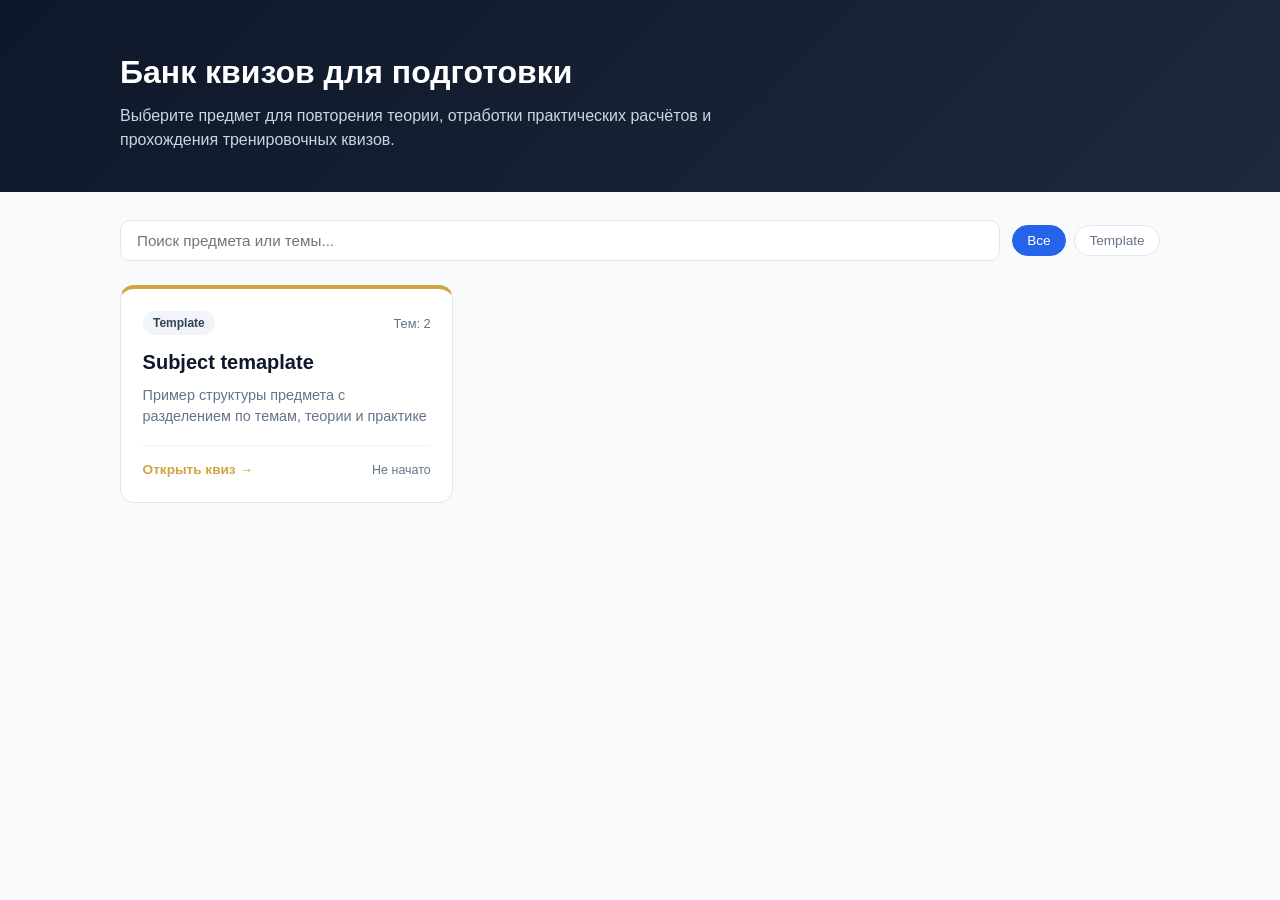
==== index.html @ 658bb4ec "Implemented initial structure and templates" ====
<!DOCTYPE html>
<html lang="ru">
<head>
  <meta charset="UTF-8" />
  <meta name="viewport" content="width=device-width, initial-scale=1.0" />
  <title>Банк квизов для подготовки</title>
  <link rel="stylesheet" href="./assets/hub.css" />
</head>
<body>
  <header class="hub-header">
    <div class="hub-container">
      <h1>Банк квизов для подготовки</h1>
      <p>Выберите предмет для повторения теории, отработки практических расчётов и прохождения тренировочных квизов.</p>
    </div>
  </header>

  <main class="hub-container">
    <div class="controls">
      <input
        type="search"
        id="searchInput"
        class="search-input"
        placeholder="Поиск предмета или темы..."
        autocomplete="off"
      />
      <div id="tagBar" class="tag-bar"></div>
    </div>

    <section id="subjectGrid" class="subject-grid"></section>
  </main>

  <script src="./subjects.js"></script>
  <script>
    (function () {
      const subjects = window.SUBJECTS || [];
      const grid = document.getElementById("subjectGrid");
      const searchInput = document.getElementById("searchInput");
      const tagBar = document.getElementById("tagBar");

      let activeTag = "Все";

      function getSavedProgress(subjectId) {
        try {
          const raw = localStorage.getItem("quiz_progress_" + subjectId);
          if (!raw) return null;
          const data = JSON.parse(raw);
          const answered = Object.keys(data.answers || {}).length;
          if (!answered) return null;
          const correct = Object.values(data.answers).filter((a) => a.isCorrect).length;
          return `Решено: ${answered} (верно: ${correct})`;
        } catch {
          return null;
        }
      }

      function renderTags() {
        const tags = ["Все", ...new Set(subjects.map((s) => s.tag))];
        tagBar.innerHTML = "";
        tags.forEach((tag) => {
          const btn = document.createElement("button");
          btn.className = "tag-btn" + (tag === activeTag ? " active" : "");
          btn.textContent = tag;
          btn.onclick = () => {
            activeTag = tag;
            renderTags();
            renderGrid();
          };
          tagBar.appendChild(btn);
        });
      }

      function renderGrid() {
        const q = searchInput.value.trim().toLowerCase();
        const filtered = subjects.filter((s) => {
          const matchesTag = activeTag === "Все" || s.tag === activeTag;
          const matchesText =
            s.title.toLowerCase().includes(q) ||
            s.subtitle.toLowerCase().includes(q) ||
            s.tag.toLowerCase().includes(q);
          return matchesTag && matchesText;
        });

        grid.innerHTML = "";
        if (!filtered.length) {
          grid.innerHTML = '<div class="empty-state">Ничего не найдено по вашему запросу.</div>';
          return;
        }

        filtered.forEach((s) => {
          const card = document.createElement("a");
          card.href = s.folder;
          card.className = "subject-card";
          card.style.setProperty("--card-accent", s.accent || "#2563eb");

          const progress = getSavedProgress(s.id);
          card.innerHTML = `
            <div class="card-top">
              <span class="card-tag">${s.tag}</span>
              <span class="card-topics">Тем: ${s.topicsCount}</span>
            </div>
            <h2>${s.title}</h2>
            <p>${s.subtitle}</p>
            <div class="card-footer">
              <span>Открыть квиз →</span>
              <span class="progress-pill">${progress || "Не начато"}</span>
            </div>
          `;
          grid.appendChild(card);
        });
      }

      searchInput.addEventListener("input", renderGrid);
      renderTags();
      renderGrid();
    })();
  </script>
</body>
</html>
---- assets/hub.css ----
:root {
  --bg: #f8fafc;
  --surface: #ffffff;
  --border: #e2e8f0;
  --text: #0f172a;
  --muted: #64748b;
  --primary: #2563eb;
  --radius: 14px;
}

* { box-sizing: border-box; margin: 0; padding: 0; }

body {
  font-family: -apple-system, BlinkMacSystemFont, "Segoe UI", Roboto, Inter, sans-serif;
  background: var(--bg);
  color: var(--text);
  line-height: 1.5;
  min-height: 100vh;
}

.hub-header {
  background: linear-gradient(135deg, #0f172a 0%, #1e293b 100%);
  color: #fff;
  padding: 3rem 1.5rem 2.5rem;
}

.hub-container {
  max-width: 1080px;
  margin: 0 auto;
  padding: 0 1.25rem;
}

.hub-header h1 { font-size: 2rem; font-weight: 700; margin-bottom: 0.5rem; }
.hub-header p { color: #cbd5e1; max-width: 620px; font-size: 1rem; }

.controls {
  display: flex;
  flex-wrap: wrap;
  gap: 0.75rem;
  align-items: center;
  margin: 1.75rem 0 1.5rem;
}

.search-input {
  flex: 1 1 260px;
  padding: 0.7rem 1rem;
  border: 1px solid var(--border);
  border-radius: 10px;
  font-size: 0.95rem;
  background: var(--surface);
  outline: none;
}
.search-input:focus { border-color: var(--primary); box-shadow: 0 0 0 3px rgba(37, 99, 235, 0.12); }

.tag-bar { display: flex; flex-wrap: wrap; gap: 0.5rem; }

.tag-btn {
  padding: 0.45rem 0.9rem;
  border: 1px solid var(--border);
  background: var(--surface);
  border-radius: 999px;
  font-size: 0.85rem;
  cursor: pointer;
  color: var(--muted);
  transition: all 0.15s;
}
.tag-btn.active, .tag-btn:hover {
  background: var(--primary);
  color: #fff;
  border-color: var(--primary);
}

.subject-grid {
  display: grid;
  grid-template-columns: repeat(auto-fill, minmax(300px, 1fr));
  gap: 1.25rem;
  padding-bottom: 3rem;
}

.subject-card {
  display: flex;
  flex-direction: column;
  text-decoration: none;
  color: inherit;
  background: var(--surface);
  border: 1px solid var(--border);
  border-top: 4px solid var(--card-accent, var(--primary));
  border-radius: var(--radius);
  padding: 1.35rem;
  transition: transform 0.15s ease, box-shadow 0.15s ease;
}

.subject-card:hover {
  transform: translateY(-3px);
  box-shadow: 0 12px 24px -8px rgba(15, 23, 42, 0.12);
}

.card-top {
  display: flex;
  justify-content: space-between;
  align-items: center;
  margin-bottom: 0.75rem;
}

.card-tag {
  font-size: 0.75rem;
  font-weight: 600;
  padding: 0.2rem 0.65rem;
  border-radius: 999px;
  background: #f1f5f9;
  color: #334155;
}

.card-topics { font-size: 0.8rem; color: var(--muted); }

.subject-card h2 { font-size: 1.25rem; margin-bottom: 0.45rem; }
.subject-card p { font-size: 0.9rem; color: var(--muted); flex-grow: 1; margin-bottom: 1.1rem; }

.card-footer {
  display: flex;
  justify-content: space-between;
  align-items: center;
  padding-top: 0.85rem;
  border-top: 1px solid #f1f5f9;
  font-size: 0.85rem;
  font-weight: 600;
  color: var(--card-accent, var(--primary));
}

.progress-pill {
  font-size: 0.78rem;
  font-weight: 500;
  color: var(--muted);
}

.empty-state {
  grid-column: 1 / -1;
  text-align: center;
  padding: 3rem 1rem;
  color: var(--muted);
}
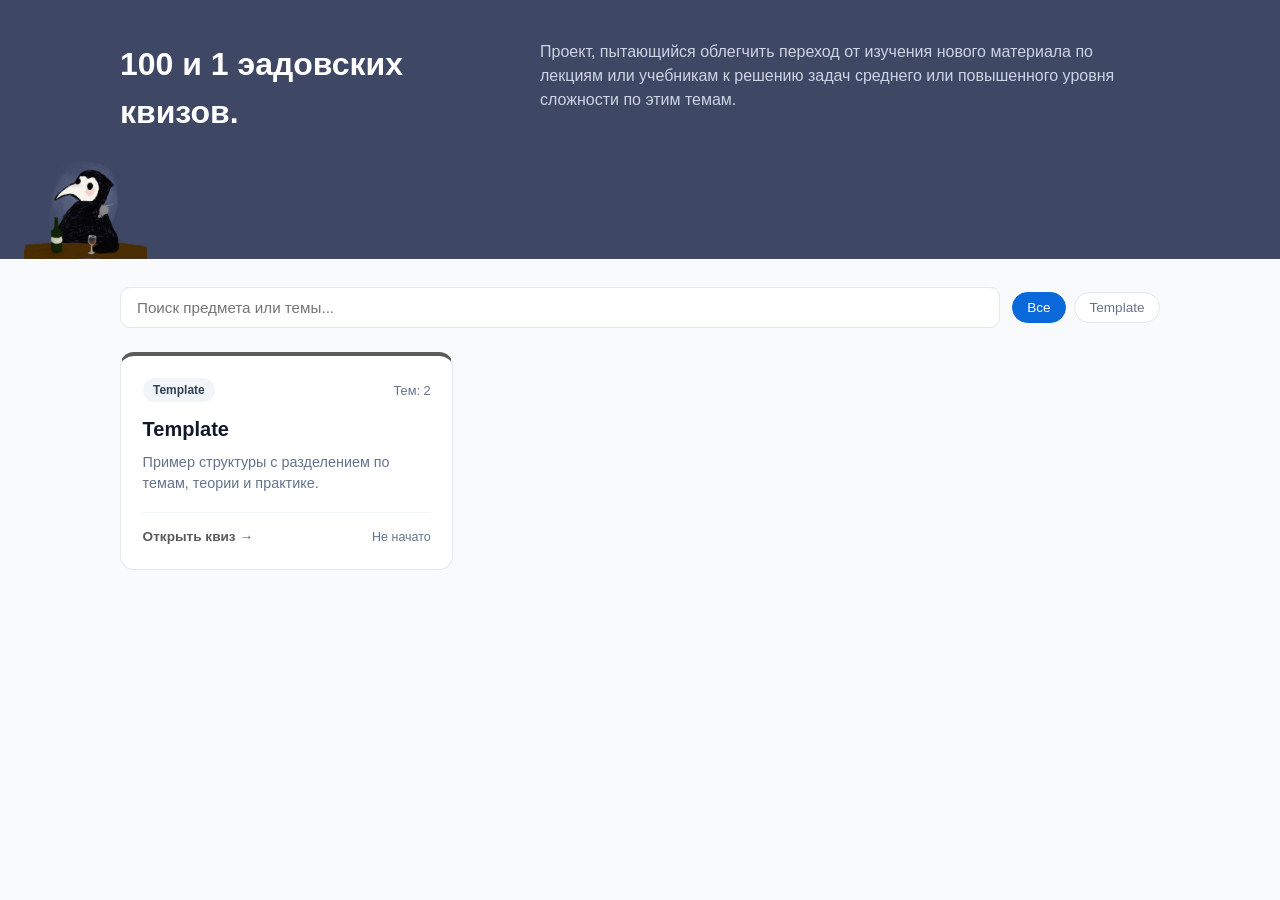
==== commit 7fe5bc1e: "set up: polished descr, colors, and template. Added lil guy." ====
--- a/index.html
+++ b/index.html
@@ -3,15 +3,17 @@
 <head>
   <meta charset="UTF-8" />
   <meta name="viewport" content="width=device-width, initial-scale=1.0" />
-  <title>Банк квизов для подготовки</title>
+  <title>100 и 1 эадовских квизов.</title>
   <link rel="stylesheet" href="./assets/hub.css" />
 </head>
 <body>
   <header class="hub-header">
     <div class="hub-container">
-      <h1>Банк квизов для подготовки</h1>
-      <p>Выберите предмет для повторения теории, отработки практических расчётов и прохождения тренировочных квизов.</p>
+      <h1>100 и 1 эадовских квизов.</h1>
+      <p>Проект, пытающийся облегчить переход от изучения нового материала по лекциям или учебникам к решению задач среднего или повышенного уровня сложности по этим темам.</p>
     </div>
+    <img src="./assets/header-logo.png" alt="Логотип" class="hub-header-img" width="612" height="571" />
+    </div> 
   </header>
 
   <main class="hub-container">
--- a/assets/hub.css
+++ b/assets/hub.css
@@ -4,7 +4,7 @@
   --border: #e2e8f0;
   --text: #0f172a;
   --muted: #64748b;
-  --primary: #2563eb;
+  --primary: #0969DA;
   --radius: 14px;
 }
 
@@ -19,9 +19,10 @@
 }
 
 .hub-header {
-  background: linear-gradient(135deg, #0f172a 0%, #1e293b 100%);
+  background: linear-gradient(135deg, #3e4764 0%, #3e4764 100%);
   color: #fff;
-  padding: 3rem 1.5rem 2.5rem;
+  padding: 2.5rem 1.5rem 0;
+  overflow: hidden;
 }
 
 .hub-container {
@@ -32,6 +33,59 @@
 
 .hub-header h1 { font-size: 2rem; font-weight: 700; margin-bottom: 0.5rem; }
 .hub-header p { color: #cbd5e1; max-width: 620px; font-size: 1rem; }
+
+.hub-header {
+  /* Keep your current background & text color; set bottom padding to 0 */
+  padding: 2.5rem 1.5rem 0;
+  overflow: hidden;
+}
+
+.hub-header .hub-container {
+  display: flex;
+  align-items: stretch;      /* Both columns stretch to the bottom edge of the header */
+  justify-content: space-between;
+  gap: 2.5rem;
+}
+
+.hub-title-col {
+  display: flex;
+  flex-direction: column;
+  align-items: flex-start;   /* Use "center" if you want the image centered under the title */
+  flex: 0 1 420px;
+}
+
+.hub-title-col h1 {
+  margin-bottom: 0.75rem;
+}
+
+.hub-header-img {
+  display: block;            /* Eliminates the ~5px baseline gap browsers add under inline images */
+  height: 115px;             /* Scales 612x571 proportionally; adjust height to taste */
+  width: auto;
+  margin-top: auto;          /* Pushes the image to the bottom edge even if the right text is taller */
+}
+
+.hub-description {
+  flex: 1;
+  max-width: 560px;
+  padding-top: 0.4rem;
+  padding-bottom: 2.5rem;    /* Preserves breathing room below the description text */
+}
+
+@media (max-width: 700px) {
+  .hub-header .hub-container {
+    flex-direction: column;
+    gap: 1rem;
+  }
+
+  .hub-title-col {
+    flex: auto;
+  }
+
+  .hub-description {
+    padding-top: 0;
+  }
+}
 
 .controls {
   display: flex;
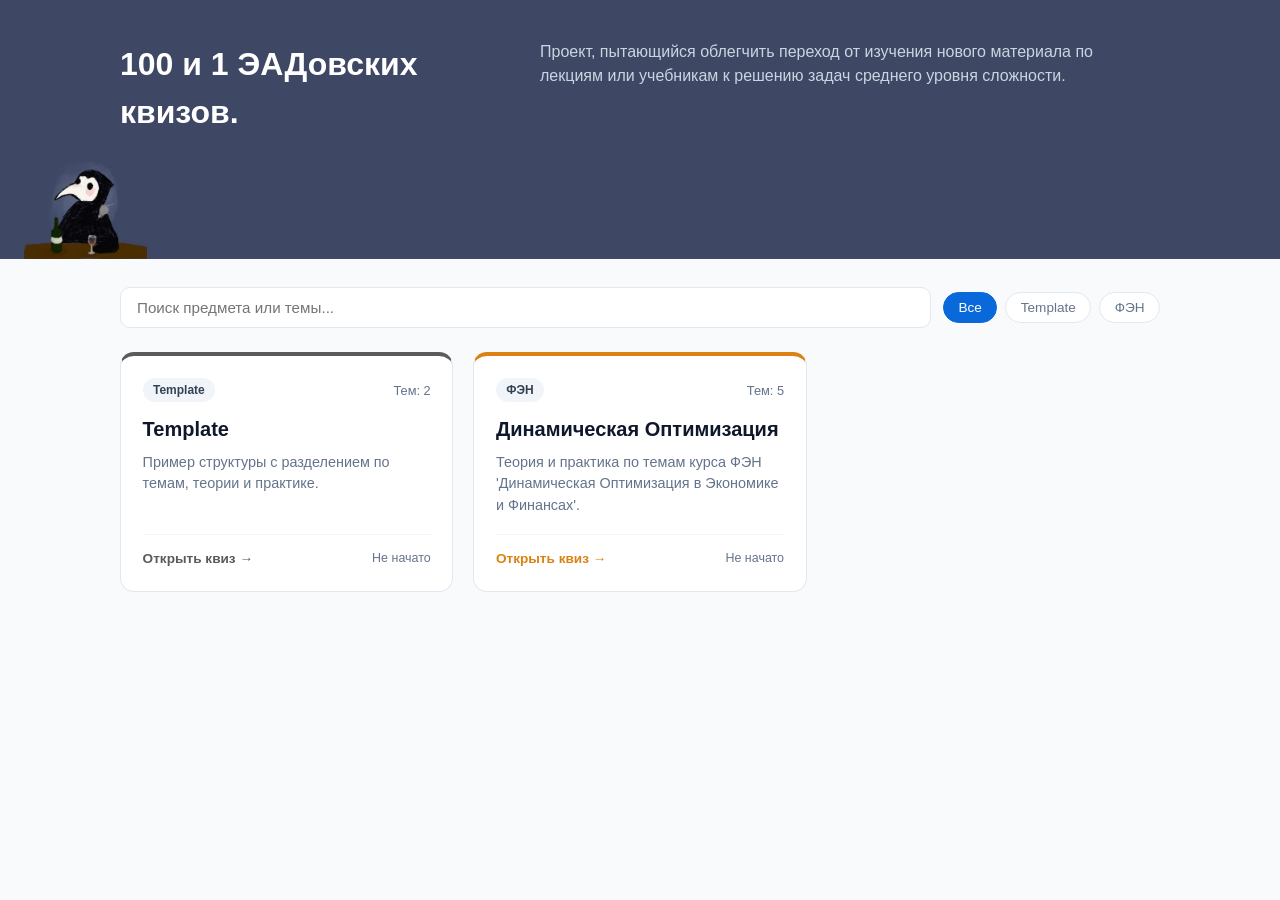
==== commit b5163e23: "Added dynamic optimization topic-1." ====
--- a/index.html
+++ b/index.html
@@ -3,14 +3,14 @@
 <head>
   <meta charset="UTF-8" />
   <meta name="viewport" content="width=device-width, initial-scale=1.0" />
-  <title>100 и 1 эадовских квизов.</title>
+  <title>100 и 1 ЭАДовских квизов.</title>
   <link rel="stylesheet" href="./assets/hub.css" />
 </head>
 <body>
   <header class="hub-header">
     <div class="hub-container">
-      <h1>100 и 1 эадовских квизов.</h1>
-      <p>Проект, пытающийся облегчить переход от изучения нового материала по лекциям или учебникам к решению задач среднего или повышенного уровня сложности по этим темам.</p>
+      <h1>100 и 1 ЭАДовских квизов.</h1>
+      <p>Проект, пытающийся облегчить переход от изучения нового материала по лекциям или учебникам к решению задач среднего уровня сложности.</p>
     </div>
     <img src="./assets/header-logo.png" alt="Логотип" class="hub-header-img" width="612" height="571" />
     </div> 
